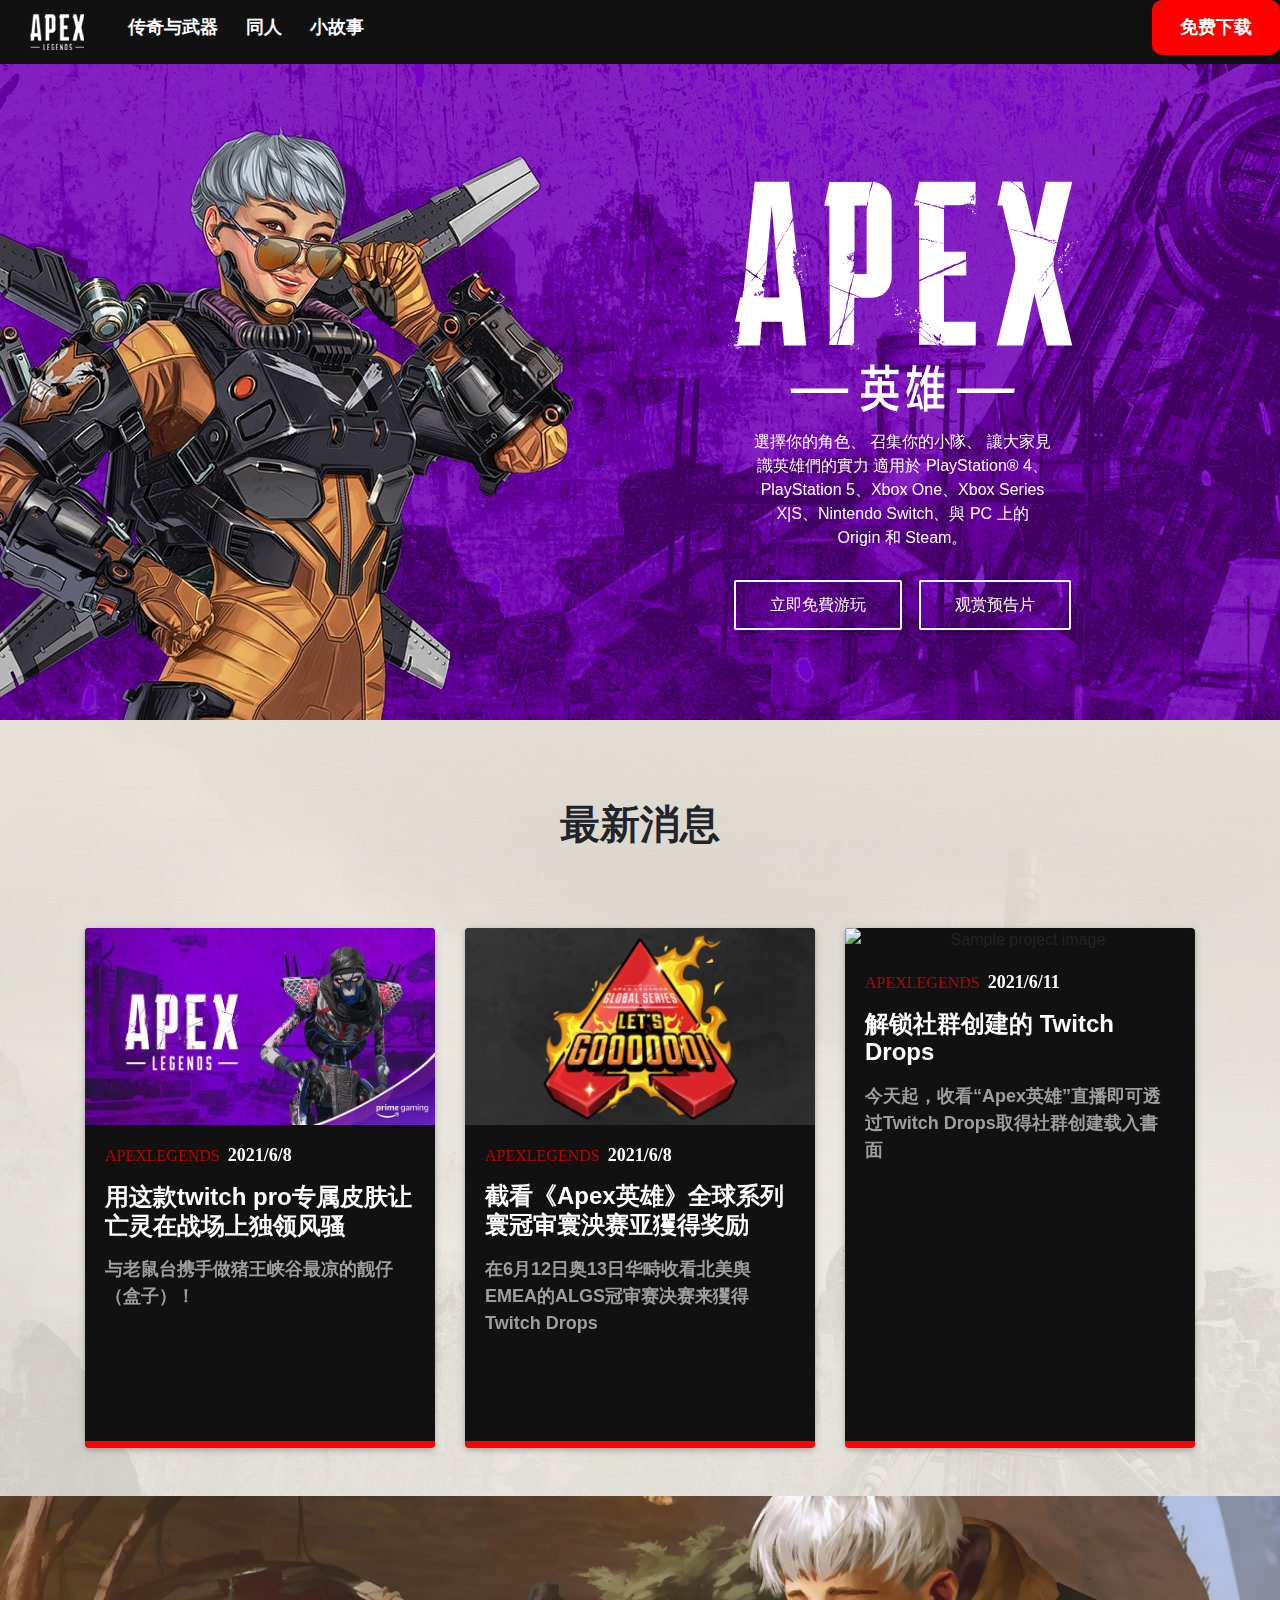
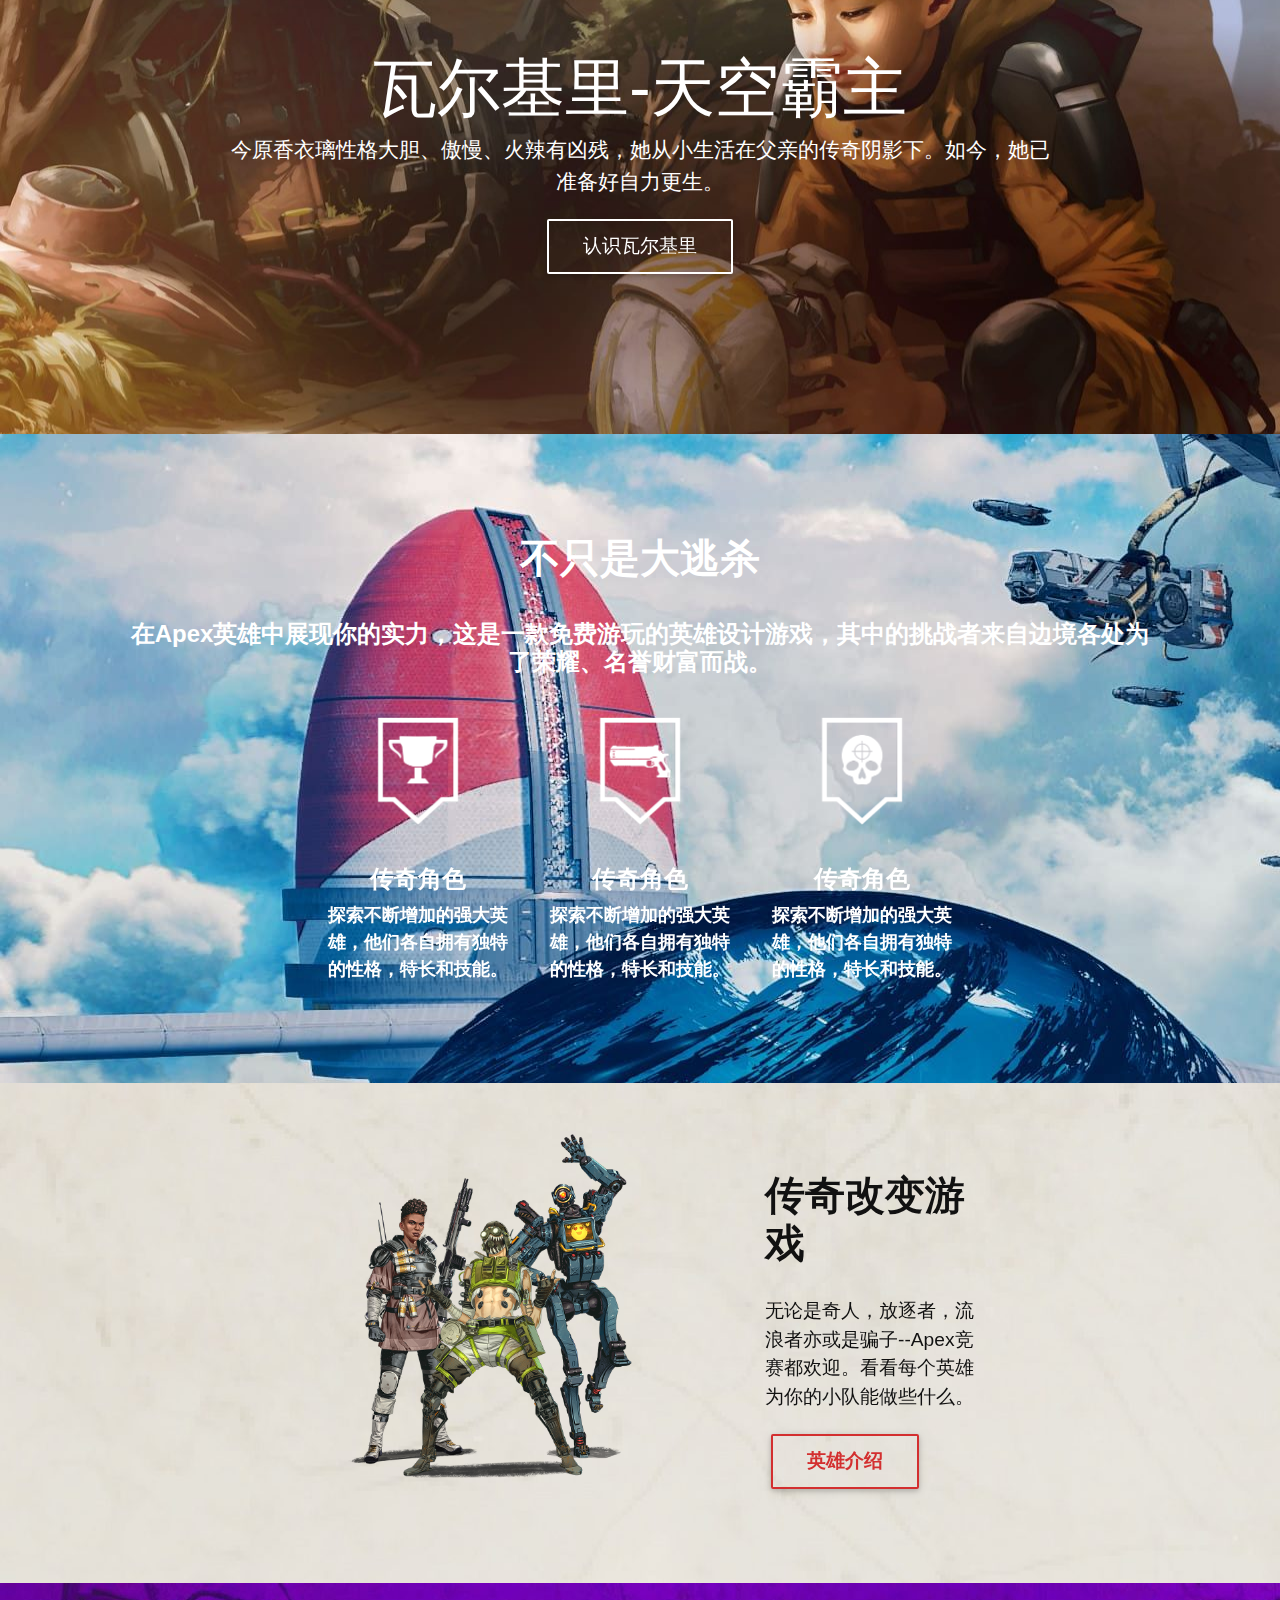
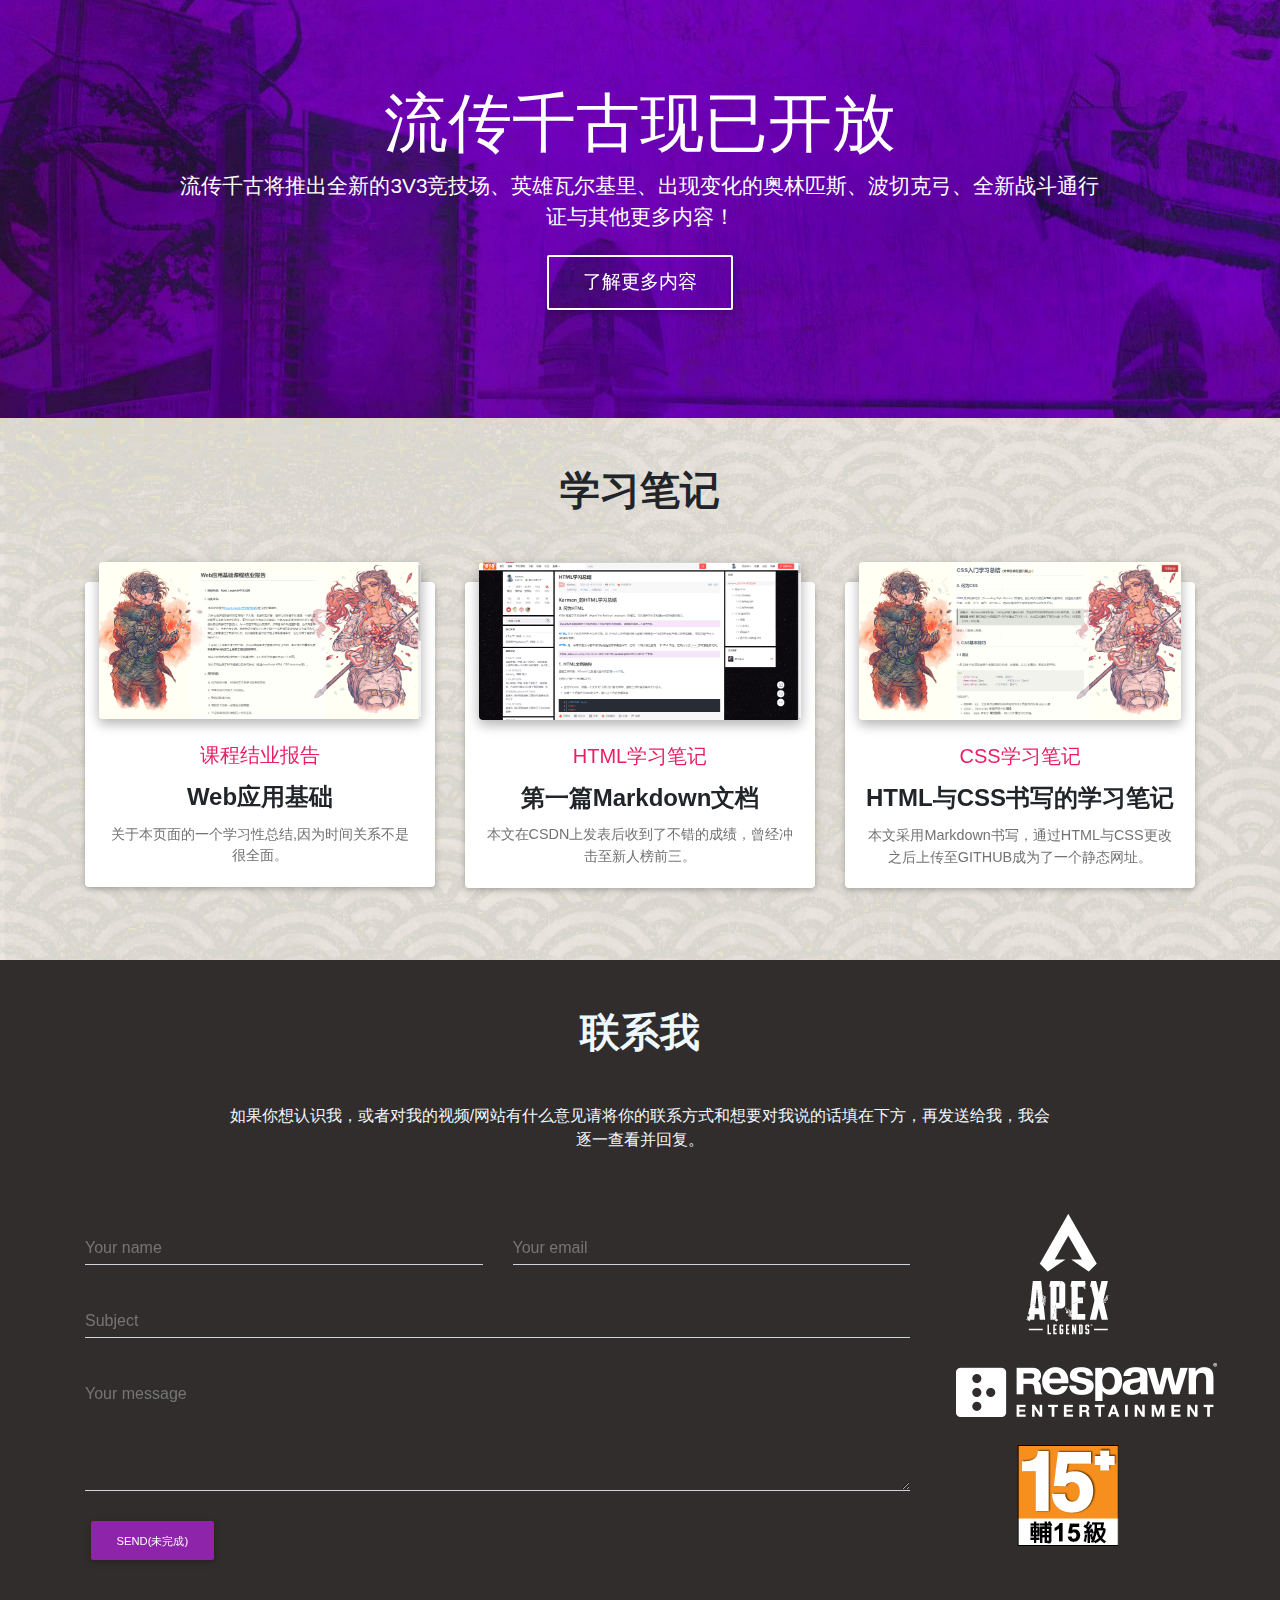
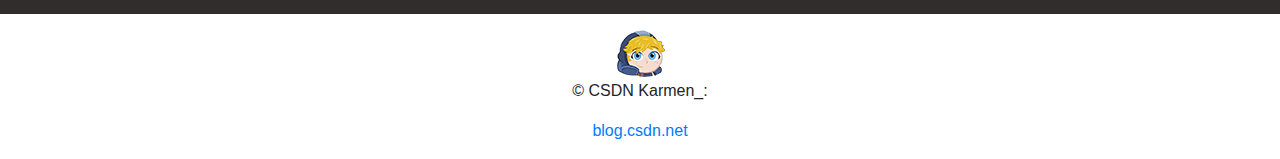
==== index.html @ ec51bb56 "Rename Index.html to index.html" ====
<!DOCTYPE html>
<html>

<head>
  <meta charset="UTF-8">
  <meta name="viewport" content="width=device-width, initial-scale=1, shrink-to-fit=no">
  <meta http-equiv="x-ua-compatible" content="ie=edge">
  <title>ApexHub</title>
  <!-- MDB icon -->
  <link rel="icon" href="img\newplan\WebLogo.ico" type="image/x-icon">
  <!-- Font Awesome -->
  <link rel="stylesheet" href="https://use.fontawesome.com/releases/v5.11.2/css/all.css">
  <!-- Bootstrap core CSS -->
  <link rel="stylesheet" href="css/bootstrap.min.css">
  <!-- Material Design Bootstrap -->
  <link rel="stylesheet" href="css/mdb.min.css">
  <!-- Your custom styles (optional) -->
  <link rel="stylesheet" href="css/style.css">
  <style>
    .zj{
      left: 50%;
      right: 50%;
      position:absolute;
    }
    .nabar{  
      font-size: large;
      font-weight: bold;
    }
    .nabar ul {
  list-style-type: none;
  margin: 0;
  padding: 0;
  overflow: hidden;
  background-color: #111;
}

.nabar li {
  float: left;
}

.nabar li a {
  display: block;
  color: white;
  text-align: center;
  padding: 14px;
  text-decoration: none;
}

.nabar li a:hover {
  color: red;
}
li a, .dropbtn {
  display: inline-block;
  color: white;
  text-align: center;
  padding: 14px 16px;
  text-decoration: none;
}
li.dropdown {
  display: inline-block;
}
.dropdown-content {
  display: none;
  position: absolute;
  background-color: #1f1b1b;
  min-width: 160px;
  box-shadow: 0px 8px 16px 0px rgba(0,0,0,0.2);
  z-index: 1;
}

.dropdown-content a {
  color: black;
  padding: 12px 16px;
  text-decoration: none;
  display: block;
  text-align:center;
}
.dropdown-content a:hover {background-color: #352e2e;}
.dropdown:hover .dropdown-content {
  display: block;
}
.BGnews{
  background-color: #111;
  height: 520px;
  border-bottom:7px solid red;
}
.BGnews p{
  
  text-align: left;
  font-size: large;
  color:white;
  font-weight: bold;
}
.BGnews h4{
  
  text-align: left;
  color: white;
}
.BGnews h6{
  text-align: left;
  color: rgb(192, 0, 0);
  font-family: fantasy;
  
}
.CTnews{
  display: inline;position:relative;left: 8px;
}
.valk{
  padding: 12%;
  overflow: hidden;
}
.valk h1{
  color: white;
  font-weight:100;
  font-size: 4rem;
}
.valk p{
  color: white;
  font-weight: 100;
  font-size: 1.3rem;
}
.lastP{
  text-align: center;
  font-weight: bold;
}
.lastP p{
  font-size: large;
}
.lastP h4{
  font-weight: bold;
}
.lastP img{
  max-width: 120%;
  padding-bottom: 40px;
}
  </style>
</head>

<body>
  <!-- Main navigation -->
  <header style="height: 80%;">
    <!-- Navbar -->
    <nav style="position: sticky;  position: -webkit-sticky;   top: 0;">
        <!--<button class="navbar-toggler" type="button" data-toggle="collapse" data-target="#navbarTogglerDemo02"
          aria-controls="navbarTogglerDemo02" aria-expanded="false" aria-label="Toggle navigation">
          <span class="navbar-toggler-icon"></span>
        </button>-->
        <div id="navbarTogglerDemo02" class="nabar">
          <ul>
            <li>
              <a  href="#" data-offset="90"><img style="padding: 0rem 1rem 0rem 1rem;" src="img\newplan\Headlogo.png" alt="HeadLogo"></a>
            </li>
            <li>
              <a href="#about" data-offset="90">传奇与武器</a>
            </li>
            <li>
              <a href="#gallery" data-offset="90">同人</a>
            </li>
            <li>
              <a href="#articles" data-offset="90">小故事</a>
            </li>
            <li class="dropdown" style="float:right;padding:0px 14px;background-color: red;border-radius: 10px;">
              <a href="https://www.ea.com/zh-tw/games/apex-legends/play-now-for-free" data-offset="90" class="dropbtn">免费下载</a>
              <div class="dropdown-content">
                <a href="#">Link 1</a>
                <a href="#">Link 2</a>
                <a href="#">Link 3</a>
              </div>
            </li>
          </ul>
          <!-- Social Icon  -->
          
        </div>
    </nav>
    <!-- Navbar -->
    <!-- Full Page Intro -->
    <div class="view">
      <video class="video-intro" poster="img\newplan\BG_headreal2.png" playsinline autoplay muted loop>
        <source src="" type="video/mp4">
      </video>
      <!--<img class="img-intro" src="img\newplan\BG_head2.png" alt="HeadBackground">-->
      <!-- Mask & flexbox options-->
      <div class="mask d-flex justify-content-center align-items-center container">
        <!-- Content -->
        <div class="col-6"></div>
        <div class="col-6">
          <!--Grid row-->
          <div class="row wow fadeIn container-fluid" style="position: relative; bottom: 70px">
            <!--Grid column-->
            <div class=" white-text text-center wow fadeIn">
              <!--<h3 class="display-3 font-weight-bold white-text mb-0 pt-md-5 pt-5">Apex Legends个人中文网</h3>-->
              <img style="margin: auto;min-width: 40%;min-height: 40%;" src="img\newplan\apex-hero-large-light-logo-cn.svg" alt="svg">
              <p class="subtext-header mt-2 mb-4" style="max-width: 60%;max-height: 35%;position: relative;margin: auto;">選擇你的角色、 召集你的小隊、 讓大家見識英雄們的實力
                適用於 PlayStation® 4、PlayStation 5、Xbox One、Xbox Series X|S、Nintendo Switch、與 PC 上的 Origin 和 Steam。</p>
              <a href="https://www.ea.com/zh-tw/games/apex-legends/play-now-for-free" class="btn btn-outline-white" style="font-size: medium;">
                 立即免費游玩
              </a><!--i这里指图标-->
              <a href="https://youtu.be/1P8yaTxKpp4" class="btn btn-outline-white" style="font-size: medium;">
                 观赏预告片
              </a><!--i这里指图标-->
            </div>
            <!--Grid column-->
          </div>
          <!--Grid row-->
        </div>
        <!-- Content -->
      </div>
      <!-- Mask & flexbox options-->
    </div>
    <!-- Full Page Intro -->
  </header>
  <!--Main layout-->
  <main>

    <!--Section: about-->
    <!--Section: about-->

    <!--Section: projects-->
    <section id="projects" class="text-center py-5" style="background-image: url('./img/newplan/webBG02.jpg');">

      <!-- Container -->
      <div class="container">

        <!-- Section heading -->
        <h2 class="h1-responsive font-weight-bold mb-5" style="padding: 2rem;">最新消息</h2>
        <!-- Section description -->

        <!-- Grid row -->
        <div class="row text-center">

          <!-- Grid column -->
          <div class="col-lg-4 col-md-12 mb-lg-0 mb-4">
            <!--Featured image-->
            <div class="view overlay rounded z-depth-1 BGnews">
              <img src="img\newplan\NEWS1.jpg" class="img-fluid"
                alt="Sample project image">
              <a href="https://www.ea.com/zh-tw/games/apex-legends/news/prime-gaming-offer-sakura-steel-revenant">
                <div class="mask rgba-white-slight"></div>
              </a>
              <!--Excerpt-->
              <div class="card-body pb-2">
                <h6>APEXLEGENDS<p class="CTnews">2021/6/8</p></h6>
                <h4 class="font-weight-bold my-3">用这款twitch pro专属皮肤让亡灵在战场上独领风骚<p></p></h4>
                <p class="grey-text">与老鼠台携手做猪王峡谷最凉的靓仔（盒子）！
                </p>
              </div>
            </div>
          </div>
          <!-- Grid column -->

          <!-- Grid column -->
          <div class="col-lg-4 col-md-6 mb-md-0 mb-4"">
            <!--Featured image-->
            <div class="view overlay rounded z-depth-1 BGnews">
              <img src="img\newplan\NEWS2.jpg" class="img-fluid"
                alt="Sample project image">
              <a href="https://www.ea.com/zh-tw/games/apex-legends/news/algs-championship-twitch-drops">
                <div class="mask rgba-white-slight"></div>
              </a>
              <!--Excerpt-->
              <div class="card-body pb-2">
                
                <h6>APEXLEGENDS<p class="CTnews">2021/6/8</p></h6>
                <h4 class="font-weight-bold my-3">
                  截看《Apex英雄》全球系列寰冠审寰泱赛亚玃得奖励
                  </h4>
                <p class="grey-text">在6月12日奥13日华畤收看北美舆EMEA的ALGS冠审赛决赛来玃得Twitch Drops

                </p>
             </div>
            </div>
          </div>
          <!-- Grid column -->

          <!-- Grid column -->
          <div class="col-lg-4 col-md-6">
            <!--Featured image-->
            <div class="view overlay rounded z-depth-1 BGnews">
              <img src="img\newplan\NEWS3.PNG" class="img-fluid"
                alt="Sample project image">
              <a href="https://www.ea.com/zh-tw/games/apex-legends/news/algs-championship-twitch-drops">
                <div class="mask rgba-white-slight"></div>
              </a>
              <!--Excerpt-->
              <div class="card-body pb-2">
                
                <h6>APEXLEGENDS<p class="CTnews">2021/6/11</p></h6>
                <h4 class="font-weight-bold my-3">解锁社群创建的 Twitch Drops</h4>
                <p class="grey-text">今天起，收看“Apex英雄”直播即可透过Twitch Drops取得社群创建载入書面
                </p>

              </div>
            </div>
          </div>
          <!-- Grid column -->

        </div>
        <!-- Grid row -->

      </div>
      <!-- Container -->

    </section>
    
    <!--Section: projects-->
    <section>
      <div  style="background-image: url(./img/newplan/瓦尔基里介绍.jpg);">
        <div class="valk container">
          <h1 style="text-align: center;">瓦尔基里-天空霸主</h1>
          <p style="text-align: center;">今原香衣璃性格大胆、傲慢、火辣有凶残，她从小生活在父亲的传奇阴影下。如今，她已准备好自力更生。
          </p>
          <div class="text-center">
            <a href="https://www.ea.com/zh-tw/games/apex-legends/about/characters/valkyrie" class="btn btn-outline-white" style="font-size:larger;">
            认识瓦尔基里</a>
          </div>
        </div>
      </div>
    </section>
    <!--Section: gallery-->

      <!-- Container -->

    <!--Section: about-->
    <!--Section: call to action-->

    <div style="background-image:url('./img/newplan/BGlastP.jpg')"><!--这里要用左斜杠-->
      <div class="flex-center white-text rgba-black-light pattern-1">
          <div class="container-fluid" style="padding: 100px;">
            <h1 class="text-center" style="text-align: center;font-weight: bold;">不只是大逃杀</h1>
            <h4 style="text-align: center;font-weight: bold; padding: 30px;">在Apex英雄中展现你的实力，这是一款免费游玩的英雄设计游戏，其中的挑战者来自边境各处为了荣耀、名誉财富而战。</h4>
            <div class="row">
              <div class="col"></div>
              <div class="col lastP"><img src="img\newplan\奖杯.png" class="container">
               <h4>传奇角色</h4>
                <p>探索不断增加的强大英雄，他们各自拥有独特的性格，特长和技能。</p></div>
                <div class="col lastP"><img src="img\newplan\小帮手.png" class="container">
                <h4>传奇角色</h4>
                 <p>探索不断增加的强大英雄，他们各自拥有独特的性格，特长和技能。</p></div>
                 <div class="col lastP"><img src="img\newplan\爆头.png" class="container">
                  <h4>传奇角色</h4>
                 <p>探索不断增加的强大英雄，他们各自拥有独特的性格，特长和技能。</p></div>
              <div class="col"></div>
            </div>
        </div>
      </div>
    </div>
    <!--Section: call to action-->


    <!--Section: articles-->
    <section>
      <div style="background-image:url('./img/newplan/webBG01.jpg')">
        <div class="container-fluid row">
          <div class="col"></div>
          <div class="col"><img src="img\newplan\squad.png" style="max-width: 170%; margin: 40px;"></div>
          <div class="col"></div>
          <div class="col">
            <div style="padding: 40% 0% 40% 0%;">
              <h1 style="font-weight: bold; color: #111; padding-bottom: 10%;">传奇改变游戏</h1>
              <p style="color: #111; font-size: larger;">无论是奇人，放逐者，流浪者亦或是骗子--Apex竞赛都欢迎。看看每个英雄为你的小队能做些什么。
              </p>
              <div>
                <a href="https://www.ea.com/zh-tw/games/apex-legends/about/characters" class="btn btn-outline-red" style="background-color: red; font-size:larger;font-weight: bold ;">
                英雄介绍</a>
              </div>
            </div>

          </div>
          <div class="col"></div>
        </div>
      </div>
    </section>
    <section>
      <div  style="background-image: url(./img/newplan/BGmost.jpg);">
        <div class="valk container" style="padding: 8%;">
          <h1 style="text-align: center;">流传千古现已开放</h1>
          <p style="text-align: center;">流传千古将推出全新的3V3竞技场、英雄瓦尔基里、出现变化的奥林匹斯、波切克弓、全新战斗通行证与其他更多内容！
          </p>
          <div class="text-center">
            <a href="https://www.ea.com/zh-tw/games/apex-legends/legacy" class="btn btn-outline-white" style="font-size:larger;">
            了解更多内容</a>
          </div>
        </div>
      </div>
    </section>
    <section id="articles" class="text-center py-5" style="background-image: url(./img/newplan/波浪背景02.png);">

      <!-- Container -->
      <div class="container">

        <!-- Section heading -->
        <h2 class="h1-responsive font-weight-bold mb-5">学习笔记</h2>

        <!--Grid row-->
        <div class="row">

          <!--Grid column-->
          <div class="col-lg-4 col-md-12 mb-4">

            <!-- Card Narrower -->
            <div class="card card-cascade narrower">

              <!-- Card image -->
              <div class="view view-cascade overlay">
                <img class="card-img-top" src="img\newplan\lan.png"
                  alt="Card image cap">
                <a href="https://wattson1128.github.io/WeberSum/">
                  <div class="mask rgba-white-slight"></div>
                </a>
              </div>

              <!-- Card content -->
              <div class="card-body card-body-cascade">

                <!-- Label -->
                <h5 class="pink-text pb-2 pt-1">课程结业报告</h5>
                <!-- Title -->
                <h4 class="font-weight-bold card-title">Web应用基础</h4>
                <!-- Text -->
                <p class="card-text">关于本页面的一个学习性总结,因为时间关系不是很全面。</p>
                <!-- Button -->

              </div>

            </div>
            <!-- Card Narrower -->

          </div>
          <!--Grid column-->

          <!--Grid column-->
          <div class="col-lg-4 col-md-6 mb-4">

            <!-- Card Narrower -->
            <div class="card card-cascade narrower">

              <!-- Card image -->
              <div class="view view-cascade overlay">
                <img class="card-img-top" src="img\newplan\HTML封面.png"
                  alt="Card image cap">
                <a href="https://blog.csdn.net/ChenJ_1012/article/details/114871528?spm=1001.2014.3001.5501">
                  <div class="mask rgba-white-slight"></div>
                </a>
              </div>

              <!-- Card content -->
              <div class="card-body card-body-cascade">

                <!-- Label -->
                <h5 class="pink-text pb-2 pt-1">HTML学习笔记</h5>
                <!-- Title -->
                <h4 class="font-weight-bold card-title">第一篇Markdown文档</h4>
                <!-- Text -->
                <p class="card-text">本文在CSDN上发表后收到了不错的成绩，曾经冲击至新人榜前三。</p>
                <!-- Button -->

              </div>

            </div>
            <!-- Card Narrower -->

          </div>
          <!--Grid column-->

          <!--Grid column-->
          <div class="col-lg-4 col-md-6 mb-4">

            <!-- Card Narrower -->
            <div class="card card-cascade narrower">

              <!-- Card image -->
              <div class="view view-cascade overlay">
                <img class="card-img-top" src="img\newplan\CSS封面.png"
                  alt="Card image cap">
                <a href="https://wattson1128.github.io/CSSNotes/#C14">
                  <div class="mask rgba-white-slight"></div>
                </a>
              </div>

              <!-- Card content -->
              <div class="card-body card-body-cascade">

                <!-- Label -->
                <h5 class="pink-text pb-2 pt-1"></i>CSS学习笔记</h5>
                <!-- Title -->
                <h4 class="font-weight-bold card-title">HTML与CSS书写的学习笔记</h4>
                <!-- Text -->
                <p class="card-text">本文采用Markdown书写，通过HTML与CSS更改之后上传至GITHUB成为了一个静态网址。</p>
                <!-- Button -->

              </div>

            </div>
            <!-- Card Narrower -->
            

          </div>
          <!--Grid column-->

        </div>
        <!--Grid row-->

      </div>
      <!-- Container -->

    </section>
    <!--Section: articles-->

    <!--Section: contact-->
    <section id="contact" class="py-5" style="background-color: rgb(49, 45, 45);">

      <div class="container" style="color: aliceblue;">

        <!-- Section heading -->
        <h2 class="h1-responsive font-weight-bold text-center mb-5">联系我</h2>
        <!-- Section description -->
        <p class="text-center w-responsive mx-auto mb-5">如果你想认识我，或者对我的视频/网站有什么意见请将你的联系方式和想要对我说的话填在下方，再发送给我，我会逐一查看并回复。</p>

        <!-- Grid row -->
        <div class="row">

          <!-- Grid column -->
          <div class="col-md-9 mb-md-0 mb-5">

            <form>

              <!-- Grid row -->
              <div class="row">

                <!-- Grid column -->
                <div class="col-md-6">
                  <div class="md-form mb-0">
                    <input type="text" id="contact-name" class="form-control">
                    <label for="contact-name" class="">Your name</label>
                  </div>
                </div>
                <!-- Grid column -->

                <!-- Grid column -->
                <div class="col-md-6">
                  <div class="md-form mb-0">
                    <input type="text" id="contact-email" class="form-control">
                    <label for="contact-email" class="">Your email</label>
                  </div>
                </div>
                <!-- Grid column -->

              </div>
              <!-- Grid row -->

              <!-- Grid row -->
              <div class="row">

                <!-- Grid column -->
                <div class="col-md-12">
                  <div class="md-form mb-0">
                    <input type="text" id="contact-Subject" class="form-control">
                    <label for="contact-Subject" class="">Subject</label>
                  </div>
                </div>
                <!-- Grid column -->

              </div>
              <!-- Grid row -->

              <!-- Grid row -->
              <div class="row">

                <!-- Grid column -->
                <div class="col-md-12">
                  <div class="md-form">
                    <textarea type="text" id="contact-message" class="form-control md-textarea" rows="3"></textarea>
                    <label for="contact-message">Your message</label>
                  </div>
                </div>
                <!-- Grid column -->

              </div>
              <!-- Grid row -->

            </form>

            <div class="text-center text-md-left">
              <a class="btn btn-purple btn-md">Send(未完成)</a>
            </div>

          </div>
          <!-- Grid column -->

          <!-- Grid column -->
          <div class="col-md-3 text-center">
            <ul class="list-unstyled mb-0">
              <li>
                <a href="Student.html"><img src="img\newplan\apex-copyright-sigil-white.png"></a>
              </li>
              <li>
                <a href="https://www.respawn.com/"><img src="img\newplan\apex-respawn-white-logo.png"></a>
              </li>
              <li>
                <a href="https://www.gamerating.org.tw/"><img src="img\newplan\apex-zh-tw-15-rating.png"></a>
              </li>
            </ul>
          </div>
          <!-- Grid column -->

        </div>
        <!-- Grid row -->

      </div>

    </section>
    <!--Section: contact-->

  </main>
  <!--Main layout-->

  <!-- Footer -->
  

    <!-- Copyright -->
    <div class="footer-copyright text-center py-3">
      <img src="img\newplan\self.png">
      <p>© CSDN Karmen_:</p>
      <a href="https://blog.csdn.net/ChenJ_1012?spm=1000.2115.3001.5343"> blog.csdn.net</a>
    </div>
    <!-- Copyright -->

  </footer>
  <!-- Footer -->


  <!-- jQuery -->
  <script type="text/javascript" src="js/jquery.min.js"></script>
  <!-- Bootstrap tooltips -->
  <script type="text/javascript" src="js/popper.min.js"></script>
  <!-- Bootstrap core JavaScript -->
  <script type="text/javascript" src="js/bootstrap.min.js"></script>
  <!-- MDB core JavaScript -->
  <script type="text/javascript" src="js/mdb.min.js"></script>

  <!-- Your custom scripts (optional) -->
  <script type="text/javascript">
    // MDB Lightbox Init
    $(function () {
      $("#mdb-lightbox-ui").load("mdb-addons/mdb-lightbox-ui.html");
    });
    // 以下为动画效果新添加的两条语句
    // Adding animations to the sections, 使用的是淡入, 你也可以试试zoomIn等动画
    $("section").addClass("wow fadeIn");
    // Animations Init, 注意必须放在ready方法中以防WOW对象没能加载成功
    $(document).ready(function () {
      new WOW().init();
    });
  </script>

</body>

</html>
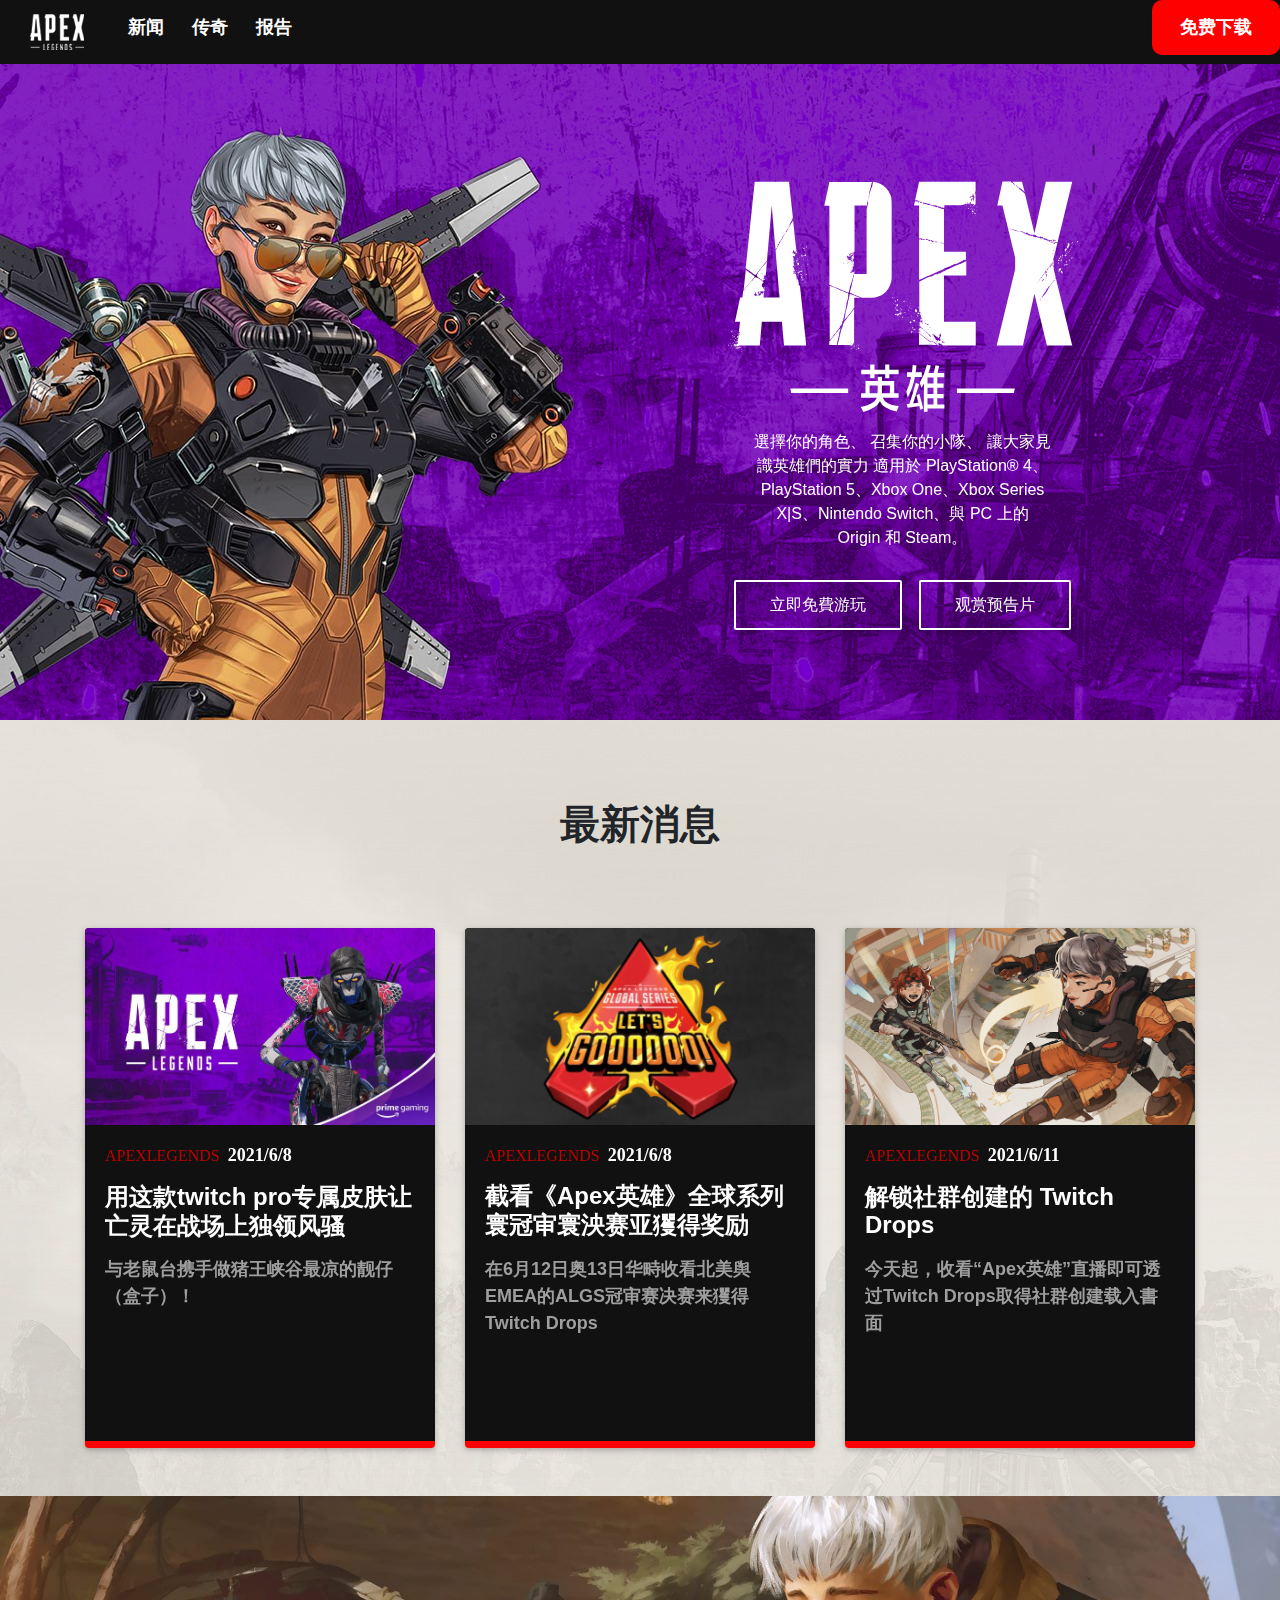
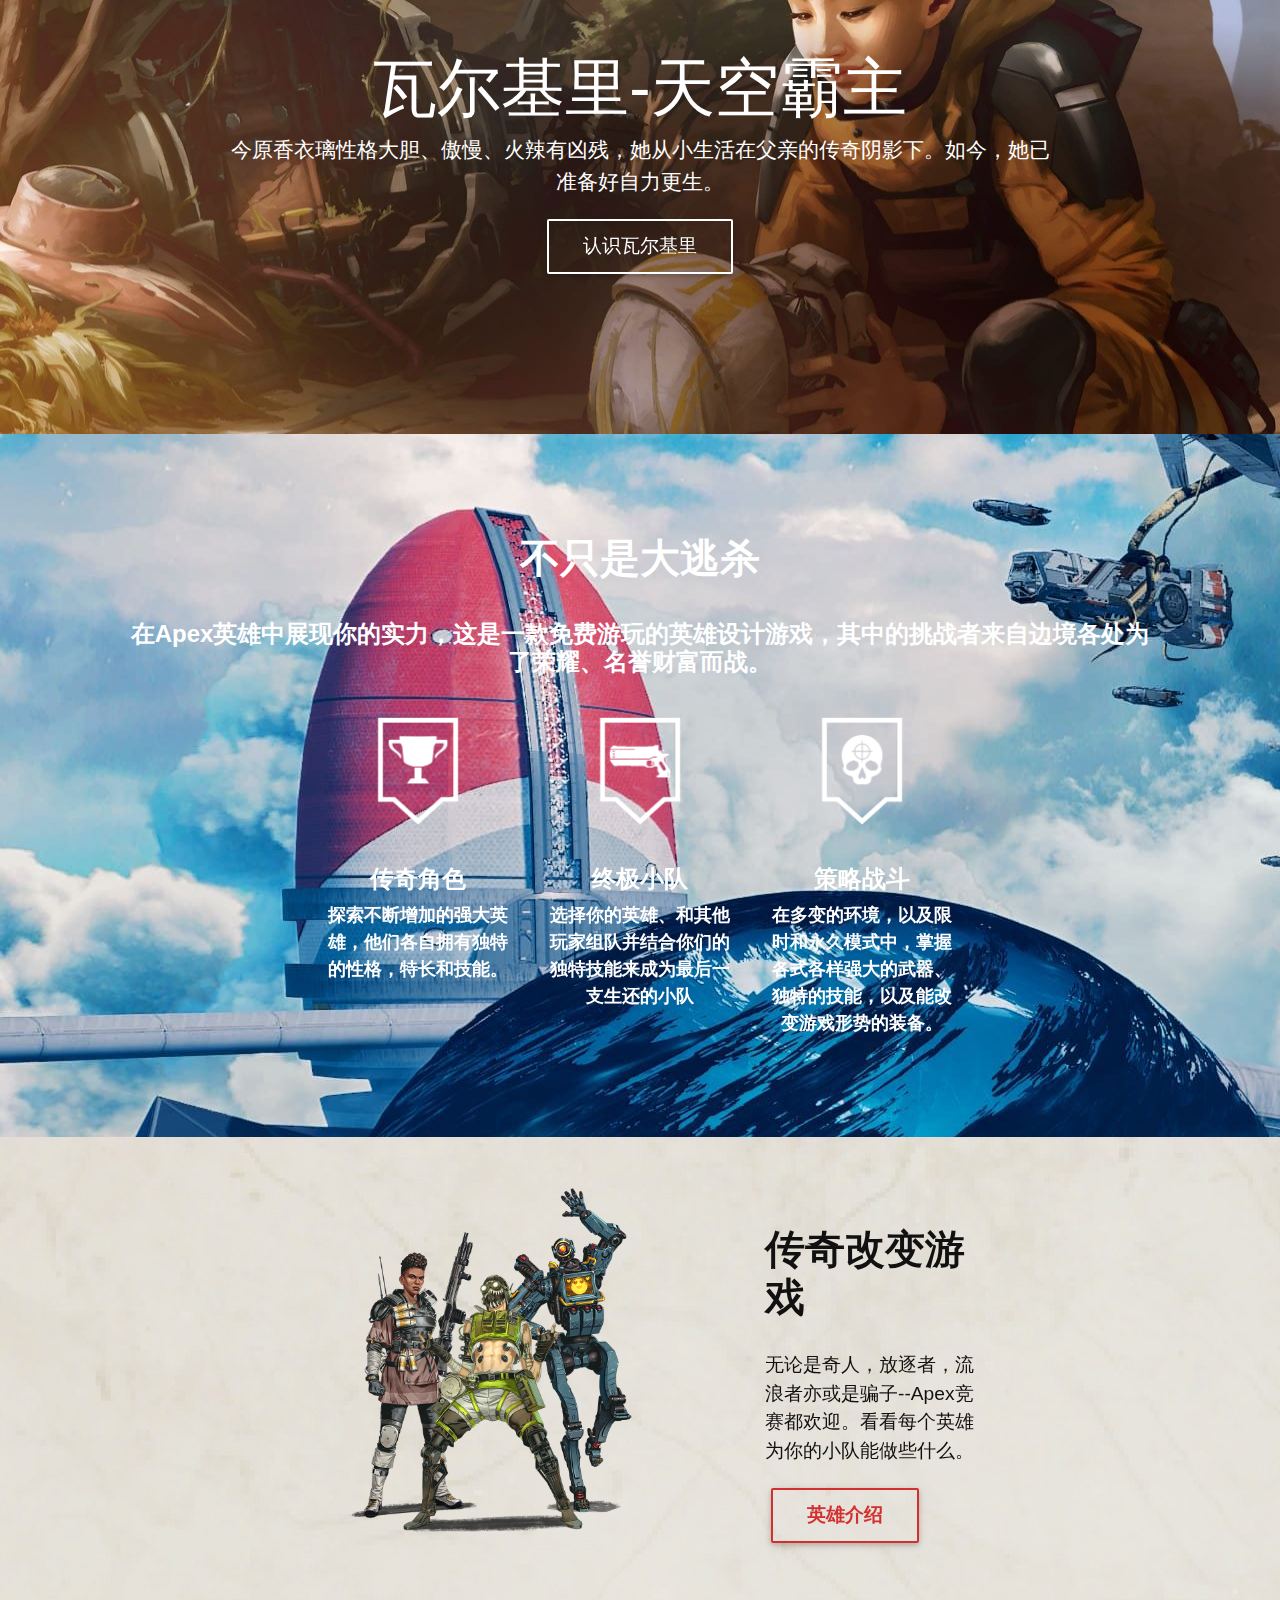
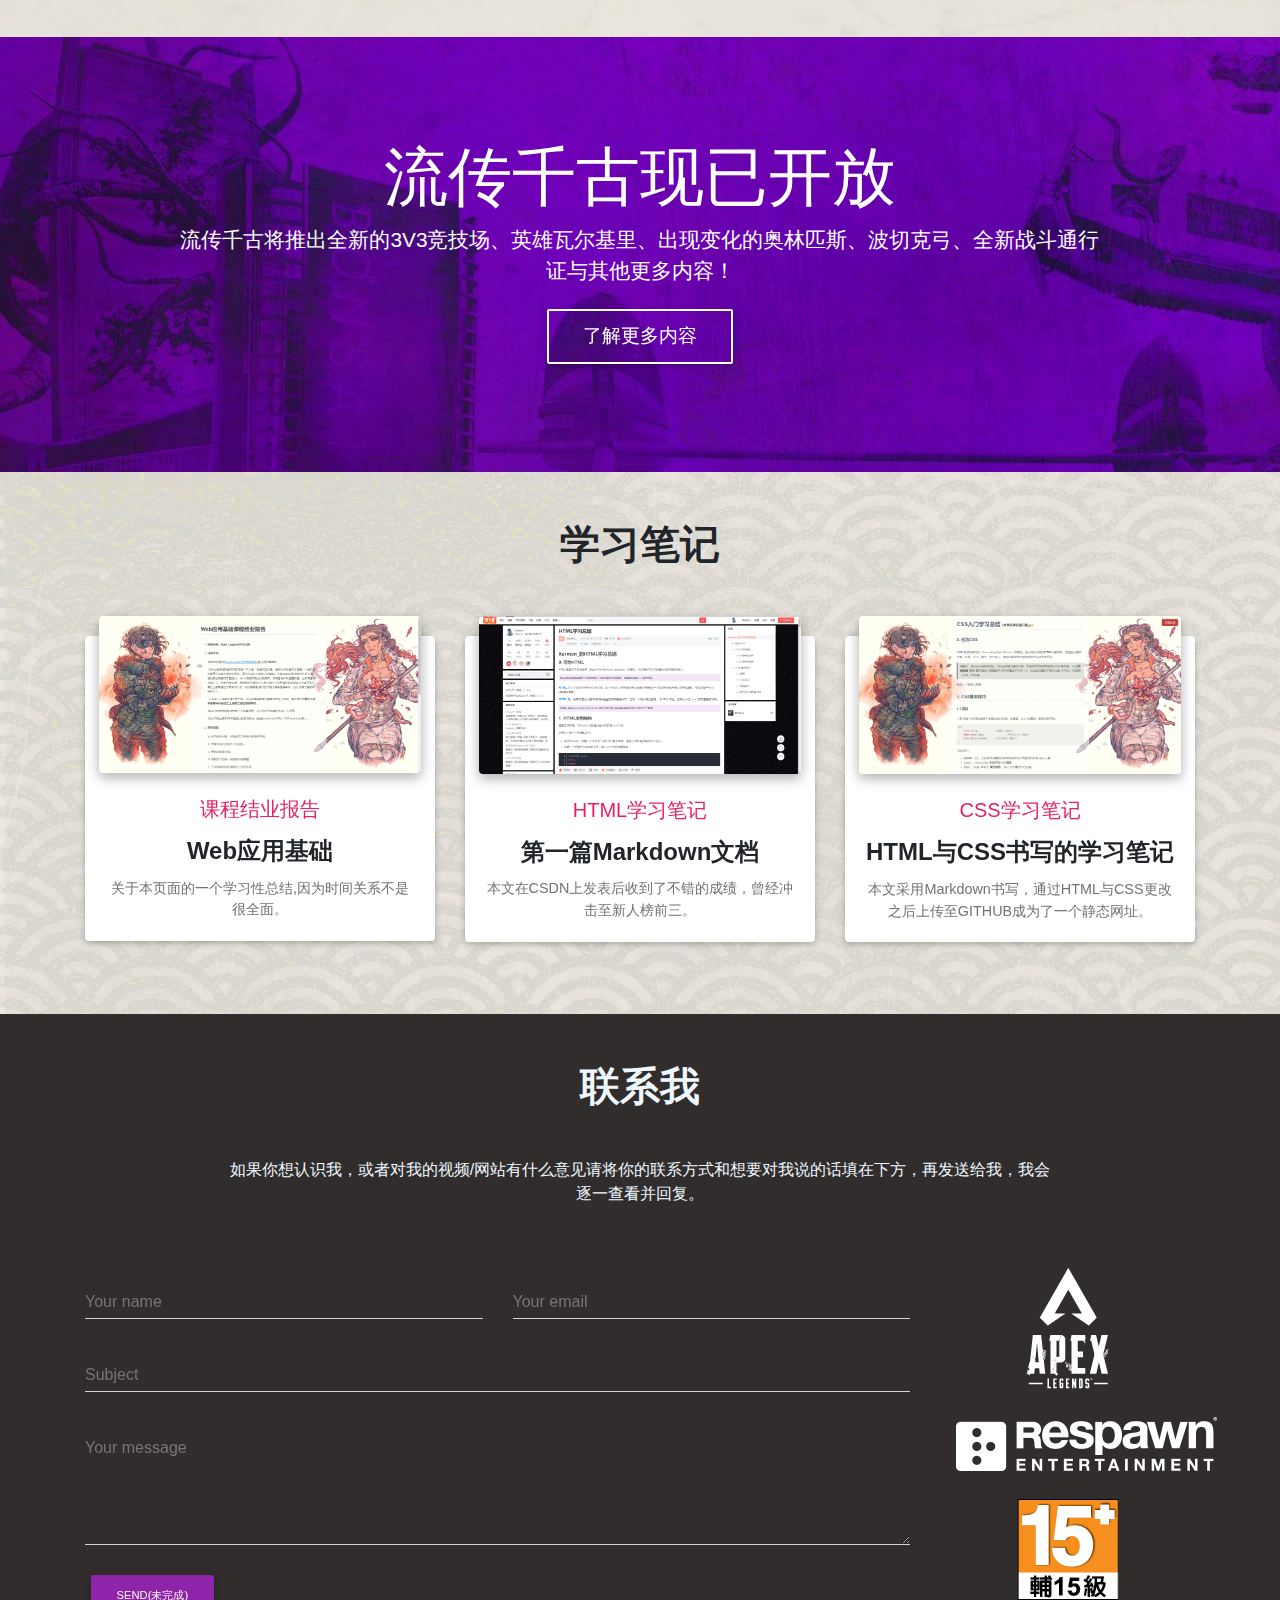
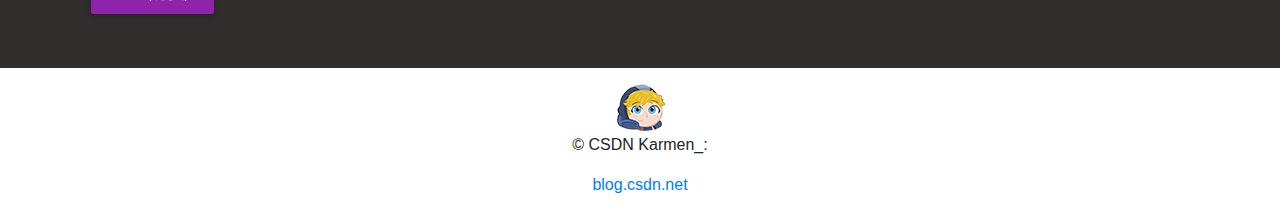
==== commit 6c6e5044: "Update index.html" ====
--- a/index.html
+++ b/index.html
@@ -151,13 +151,13 @@
               <a  href="#" data-offset="90"><img style="padding: 0rem 1rem 0rem 1rem;" src="img\newplan\Headlogo.png" alt="HeadLogo"></a>
             </li>
             <li>
-              <a href="#about" data-offset="90">传奇与武器</a>
+              <a href="#project" data-offset="90">新闻</a>
             </li>
             <li>
-              <a href="#gallery" data-offset="90">同人</a>
+              <a href="#gallery" data-offset="90">传奇</a>
             </li>
             <li>
-              <a href="#articles" data-offset="90">小故事</a>
+              <a href="#articles" data-offset="90">报告</a>
             </li>
             <li class="dropdown" style="float:right;padding:0px 14px;background-color: red;border-radius: 10px;">
               <a href="https://www.ea.com/zh-tw/games/apex-legends/play-now-for-free" data-offset="90" class="dropbtn">免费下载</a>
@@ -276,7 +276,7 @@
           <div class="col-lg-4 col-md-6">
             <!--Featured image-->
             <div class="view overlay rounded z-depth-1 BGnews">
-              <img src="img\newplan\NEWS3.PNG" class="img-fluid"
+              <img src="img\newplan\NEWS3.jpg" class="img-fluid"
                 alt="Sample project image">
               <a href="https://www.ea.com/zh-tw/games/apex-legends/news/algs-championship-twitch-drops">
                 <div class="mask rgba-white-slight"></div>
@@ -334,11 +334,11 @@
                <h4>传奇角色</h4>
                 <p>探索不断增加的强大英雄，他们各自拥有独特的性格，特长和技能。</p></div>
                 <div class="col lastP"><img src="img\newplan\小帮手.png" class="container">
-                <h4>传奇角色</h4>
-                 <p>探索不断增加的强大英雄，他们各自拥有独特的性格，特长和技能。</p></div>
+                <h4>终极小队</h4>
+                 <p>选择你的英雄、和其他玩家组队并结合你们的独特技能来成为最后一支生还的小队</p></div>
                  <div class="col lastP"><img src="img\newplan\爆头.png" class="container">
-                  <h4>传奇角色</h4>
-                 <p>探索不断增加的强大英雄，他们各自拥有独特的性格，特长和技能。</p></div>
+                  <h4>策略战斗</h4>
+                 <p>在多变的环境，以及限时和永久模式中，掌握各式各样强大的武器、独特的技能，以及能改变游戏形势的装备。</p></div>
               <div class="col"></div>
             </div>
         </div>
@@ -348,7 +348,7 @@
 
 
     <!--Section: articles-->
-    <section>
+    <section id="gallery">
       <div style="background-image:url('./img/newplan/webBG01.jpg')">
         <div class="container-fluid row">
           <div class="col"></div>
